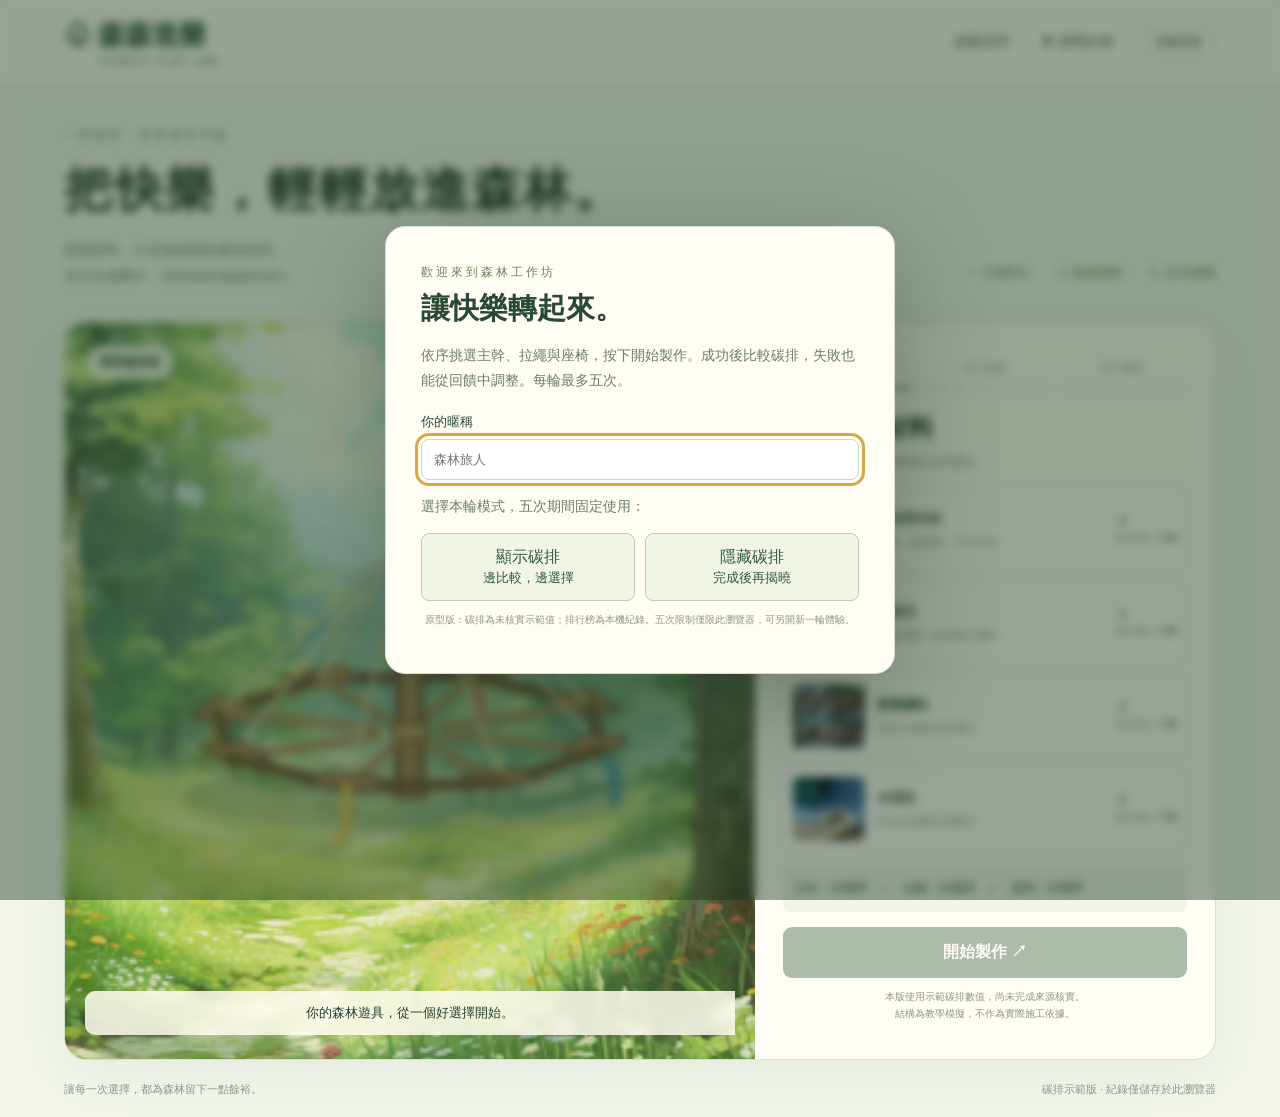
==== index.html @ b0adaf20 "Add files via upload" ====
<!doctype html><html lang="zh-Hant"><meta charset="utf-8"><meta name="viewport" content="width=device-width,initial-scale=1"><title>森森造樂｜低碳遊具挑戰</title><link rel="stylesheet" href="style.css"><body><header><a class="brand" href="./">♧ 森森造樂 <small>FOREST PLAY LAB</small></a><nav><button onclick="showInfo()">遊戲說明</button><button onclick="showBoard()">♜ 挑戰紀錄</button><span class="pill">互動原型</span></nav></header><main><section class="intro"><span class="eyebrow">一座遊具，更多綠色可能</span><h1>把快樂，<br>輕輕放進森林。</h1><p>挑選材料，打造會旋轉的森林遊具。<br>在五次挑戰中，找到你的低碳好設計。</p><div class="tags"><span>✧ 三個部位</span><span>♧ 低碳選材</span><span>↻ 五次挑戰</span></div></section><section class="workspace"><div class="scene"><div class="scene-head"><span>森林建造區</span><span id="remaining">剩餘 5 / 5 次</span></div><svg viewBox="0 0 700 480" aria-label="旋轉遊具預覽"><defs><linearGradient id="wood"><stop stop-color="#65472f"/><stop offset=".5" stop-color="#af8857"/><stop offset="1" stop-color="#705237"/></linearGradient></defs><ellipse cx="350" cy="400" rx="230" ry="37" fill="#314b2f" opacity=".17"/><g id="structure"><path id="pole" d="M335 400 L340 100 Q350 87 360 100 L365 400Z" fill="url(#wood)" stroke="#705132" stroke-width="3"/><path d="M347 120L345 385M357 180L354 320" stroke="#d2b58a" opacity=".4" stroke-width="3"/><g id="ride"><g id="ropes" stroke="#d5c8a1" stroke-width="5" fill="none"><path d="M350 130L150 335M350 130L550 335M350 130L350 390M350 130L350 285"/></g><g id="seat" fill="#a38151" stroke="#674c31" stroke-width="4"><path d="M130 325L350 275L570 325L350 405Z"/><path d="M185 329L350 296L515 329L350 382Z" fill="#73975a"/><path d="M140 335L350 414L560 335" fill="none" stroke-width="13"/><path d="M350 285V399M142 330L557 330" stroke-width="9"/></g></g></g><g id="hammers" visibility="hidden" font-size="65"><image class="mallet mallet-one" href="mallet.png" x="190" y="170" width="125" height="105"/><image class="mallet mallet-two" href="mallet.png" x="420" y="270" width="125" height="105"/><image class="mallet mallet-three" href="mallet.png" x="290" y="320" width="125" height="105"/></g></svg><div id="sceneCaption" class="scene-caption">你的森林遊具，從一個好選擇開始。</div><div id="flash"></div></div><aside><div class="steps" id="steps"></div><h2 id="partTitle">選擇主幹材料</h2><p class="muted" id="partHint">撐起整座遊具，先從穩固的主幹開始。</p><div id="materials"></div><div class="summary" id="summary"></div><button id="build" class="primary" disabled onclick="build()">開始製作 ↗</button><p class="fine">本版使用示範碳排數值，尚未完成來源核實。<br>結構為教學模擬，不作為實際施工依據。</p></aside></section><footer><span>讓每一次選擇，都為森林留下一點餘裕。</span><span>碳排示範版 · 紀錄僅儲存於此瀏覽器</span></footer></main><dialog id="modal"></dialog><script src="app.js"></script></body></html>
---- style.css ----
*{box-sizing:border-box}body{margin:0;background:#f3f7ed;color:#263f32;font-family:'PingFang TC','Microsoft JhengHei',sans-serif}button,input{font:inherit}button{cursor:pointer}button:focus-visible,input:focus-visible{outline:3px solid #d6a64a;outline-offset:3px}header{height:85px;border-bottom:1px solid #d9e1d1;display:flex;align-items:center;justify-content:space-between;padding:0 5vw;background:#fbfcf7}.brand{font-family:serif;font-weight:bold;font-size:27px;color:#254936;text-decoration:none}.brand small{font:10px sans-serif;letter-spacing:2px;display:block;margin-left:35px;margin-top:3px}nav{display:flex;gap:20px;align-items:center}nav button{border:0;background:none;color:#44604c;font-size:14px}.pill{font-size:12px;border:1px solid #bccbb6;border-radius:30px;padding:7px 13px}main{max-width:1440px;margin:auto;padding:40px 5vw 20px}.intro{position:relative;margin-bottom:32px}.eyebrow{font-size:12px;letter-spacing:3px;color:#6c825c}h1{font-family:'Songti TC',serif;font-size:48px;line-height:1.35;font-weight:600;letter-spacing:3px;margin:14px 0}h1 br{display:none}.intro p{font-size:14px;line-height:1.9;color:#6b7c65}.tags{position:absolute;bottom:8px;right:0;display:flex;gap:25px;font-size:13px;color:#60734e}.workspace{display:grid;grid-template-columns:1.5fr 1fr;border-radius:22px;overflow:hidden;background:#fffdf5;box-shadow:0 18px 60px #35512b13;border:1px solid #d6dfca}.scene{position:relative;min-height:600px;background:linear-gradient(0deg,#68894726,#eafff014),url('forest.png') center/cover}.scene:before{content:'';position:absolute;inset:0;background:linear-gradient(90deg,transparent,#e9f3d91c)}.scene svg{width:100%;position:absolute;top:80px;left:0;filter:drop-shadow(0 7px 3px #243b3033)}.scene-head{display:flex;justify-content:space-between;position:relative;padding:22px;color:#2d513a;font-size:12px;font-weight:600}.scene-head span{background:#f8fcecdb;padding:9px 13px;border-radius:20px}.scene-caption{position:absolute;bottom:24px;left:20px;right:20px;text-align:center;font-size:13px;background:#fffdf0d9;padding:13px;border-radius:10px;backdrop-filter:blur(5px)}aside{padding:27px 28px}.steps{display:flex;gap:8px}.steps button{flex:1;border:0;border-bottom:2px solid #dbe2d3;padding:10px 0;background:none;color:#8b9783;font-size:12px}.steps button.active{color:#315d40;border-color:#315d40;font-weight:bold}.steps button.done:after{content:' ✓'}h2{font-family:serif;font-size:25px;margin:23px 0 8px}.muted{font-size:12px;color:#859078;line-height:1.6;margin:0 0 16px}.material{width:100%;text-align:left;display:flex;gap:12px;align-items:center;background:#fffef9;border:1px solid #e1e6d7;border-radius:10px;padding:12px;margin-bottom:9px;color:#334c36}.material.selected{background:#eaf1df;border:1.5px solid #608345;box-shadow:0 0 0 2px #60834512}.material .icon{font-size:26px;width:39px;text-align:center}.material b{display:block;font-size:14px;margin-bottom:4px}.material small{font-size:11px;color:#839075}.material .carbon{margin-left:auto;white-space:nowrap;font-size:13px;font-weight:bold}.material .carbon small{display:block;text-align:right;font-size:9px}.summary{font-size:12px;line-height:1.8;background:#f1f4e9;padding:12px;border-radius:8px;margin-top:15px}.primary{background:#315a3d;color:#fffbed;border:0;border-radius:9px;padding:15px 20px;width:100%;font-weight:600;margin-top:15px}.primary:hover{background:#244b30}.primary:disabled{opacity:.4;cursor:not-allowed}.fine{font-size:10px;line-height:1.7;color:#8e9783;text-align:center}footer{display:flex;justify-content:space-between;gap:15px;font-size:11px;color:#8c9982;padding-top:22px}dialog{border:1px solid #d8e2ca;background:#fffdf4;color:#2a4935;max-width:510px;width:calc(100% - 32px);padding:35px;border-radius:20px;box-shadow:0 25px 100px #17321d55}dialog::backdrop{background:#17321d70;backdrop-filter:blur(5px)}dialog h2{margin-top:8px;font-size:29px}dialog p{line-height:1.8;font-size:14px;color:#6d7e63}dialog label{display:block;margin-top:20px;font-size:13px}dialog input{width:100%;padding:12px;border:1px solid #cbd9be;border-radius:8px;margin-top:8px;background:#fff}dialog .choices{display:flex;gap:10px;margin-top:12px}.choices button{width:50%;padding:13px;border:1px solid #bdcfb2;background:#f0f5e6;border-radius:8px;color:#315a3d}.big{font:48px Georgia,serif;color:#315a3d}.row{display:flex;justify-content:space-between;padding:12px 0;border-bottom:1px solid #e2e6d8;font-size:13px}.secondary{width:100%;padding:12px;border:1px solid #c7d3bb;background:none;border-radius:8px;margin-top:10px;color:#43623c}#flash{pointer-events:none;position:absolute;inset:0;background:white;opacity:0}.building #flash{animation:flash 3s}.building #hammers{visibility:visible;animation:hammer .35s infinite alternate}.success #ride{transform-origin:350px 335px;animation:spin 3s linear infinite}.failed #structure{transform-origin:350px 400px;animation:fall 1.3s forwards}@keyframes spin{0%,100%{transform:scaleX(1)}50%{transform:scaleX(-1)}}@keyframes fall{to{transform:rotate(65deg) translateY(30px);opacity:.7}}@keyframes flash{0%,100%{opacity:0}15%,85%{opacity:.65}}@keyframes hammer{to{transform:translate(12px,-15px) rotate(3deg)}}@media(max-width:800px){header{padding:16px;height:auto}.brand{font-size:23px}nav{gap:8px}.pill{display:none}main{padding:25px 16px}.tags{position:static;margin-top:20px;gap:16px}h1{font-size:34px}h1 br{display:block}.workspace{grid-template-columns:1fr}.scene{min-height:440px}.scene svg{top:30px;height:350px}aside{padding:24px}footer{flex-direction:column;line-height:1.6}}@media(prefers-reduced-motion:reduce){*,*:before,*:after{animation-duration:.01ms!important;animation-iteration-count:1!important}}
/* Rotation is rendered with projected 3D coordinates in app.js. */
.success #ride{animation:none;transform:none}.scene svg{overflow:visible}
.material-photo{width:72px;height:64px;object-fit:cover;border-radius:7px;background:#eee9da;flex-shrink:0}.material{padding:9px;gap:12px}.material b{font-size:13px}.material small{line-height:1.5}.building #hammers{animation:none}.mallet{mix-blend-mode:multiply;transform-box:fill-box;transform-origin:80% 50%}.building .mallet{animation:mallet-strike .48s ease-in-out infinite alternate}.building .mallet-two{animation-delay:-.18s}.building .mallet-three{animation-delay:-.32s}@keyframes mallet-strike{from{transform:rotate(-28deg) translateY(-14px)}to{transform:rotate(12deg) translateY(8px)}}
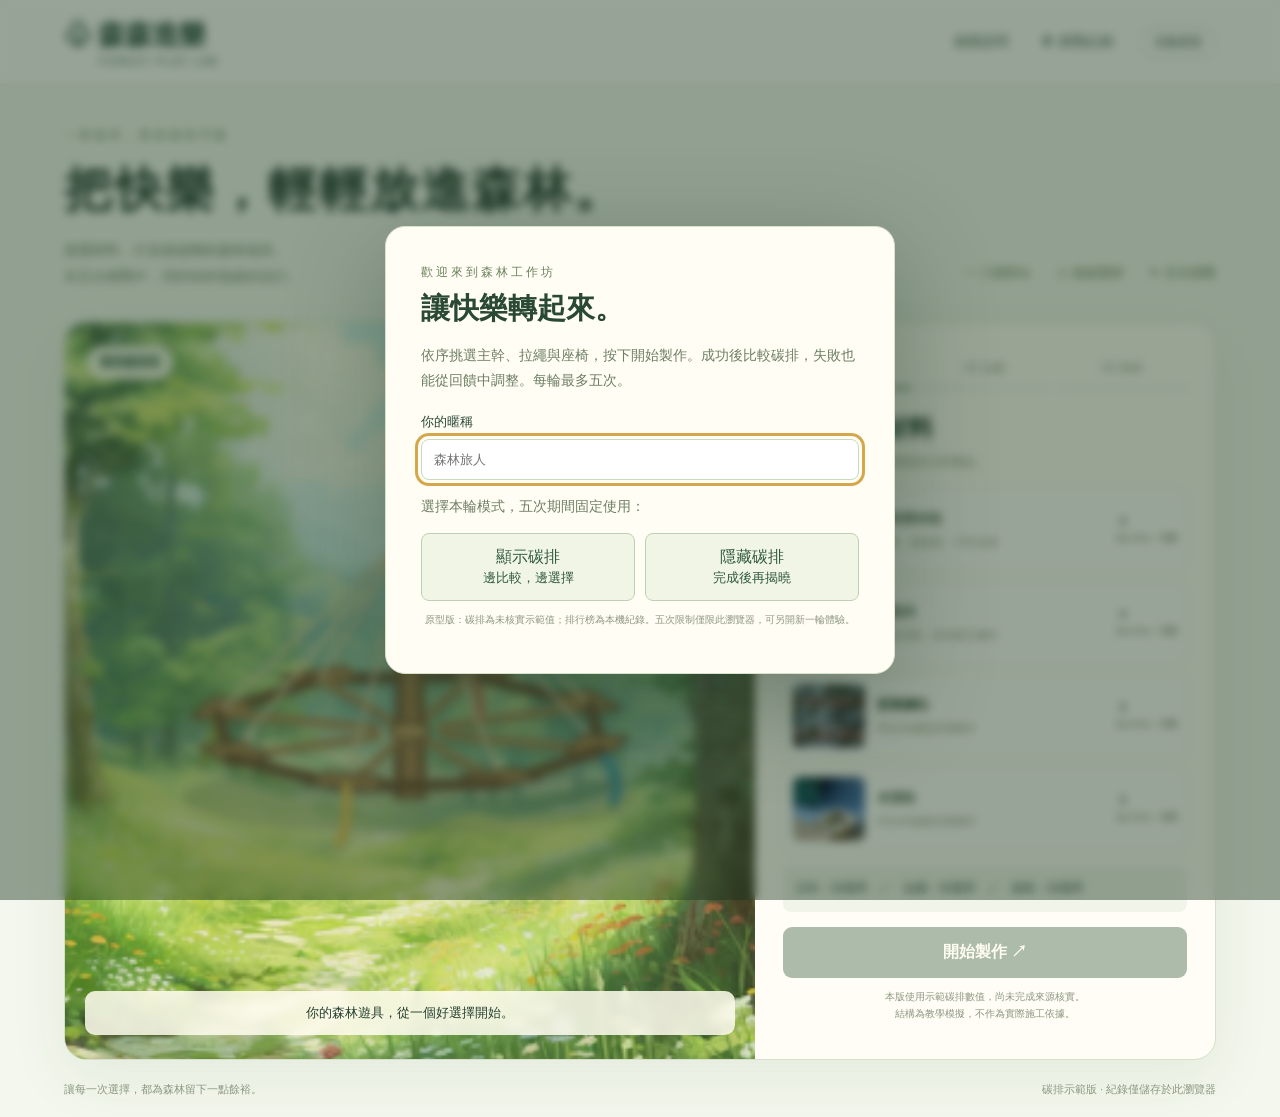
==== commit 0a77b95f: "Fix transparent randomized mallets and live material appearance" ====
--- a/index.html
+++ b/index.html
@@ -1 +1 @@
-<!doctype html><html lang="zh-Hant"><meta charset="utf-8"><meta name="viewport" content="width=device-width,initial-scale=1"><title>森森造樂｜低碳遊具挑戰</title><link rel="stylesheet" href="style.css"><body><header><a class="brand" href="./">♧ 森森造樂 <small>FOREST PLAY LAB</small></a><nav><button onclick="showInfo()">遊戲說明</button><button onclick="showBoard()">♜ 挑戰紀錄</button><span class="pill">互動原型</span></nav></header><main><section class="intro"><span class="eyebrow">一座遊具，更多綠色可能</span><h1>把快樂，<br>輕輕放進森林。</h1><p>挑選材料，打造會旋轉的森林遊具。<br>在五次挑戰中，找到你的低碳好設計。</p><div class="tags"><span>✧ 三個部位</span><span>♧ 低碳選材</span><span>↻ 五次挑戰</span></div></section><section class="workspace"><div class="scene"><div class="scene-head"><span>森林建造區</span><span id="remaining">剩餘 5 / 5 次</span></div><svg viewBox="0 0 700 480" aria-label="旋轉遊具預覽"><defs><linearGradient id="wood"><stop stop-color="#65472f"/><stop offset=".5" stop-color="#af8857"/><stop offset="1" stop-color="#705237"/></linearGradient></defs><ellipse cx="350" cy="400" rx="230" ry="37" fill="#314b2f" opacity=".17"/><g id="structure"><path id="pole" d="M335 400 L340 100 Q350 87 360 100 L365 400Z" fill="url(#wood)" stroke="#705132" stroke-width="3"/><path d="M347 120L345 385M357 180L354 320" stroke="#d2b58a" opacity=".4" stroke-width="3"/><g id="ride"><g id="ropes" stroke="#d5c8a1" stroke-width="5" fill="none"><path d="M350 130L150 335M350 130L550 335M350 130L350 390M350 130L350 285"/></g><g id="seat" fill="#a38151" stroke="#674c31" stroke-width="4"><path d="M130 325L350 275L570 325L350 405Z"/><path d="M185 329L350 296L515 329L350 382Z" fill="#73975a"/><path d="M140 335L350 414L560 335" fill="none" stroke-width="13"/><path d="M350 285V399M142 330L557 330" stroke-width="9"/></g></g></g><g id="hammers" visibility="hidden" font-size="65"><image class="mallet mallet-one" href="mallet.png" x="190" y="170" width="125" height="105"/><image class="mallet mallet-two" href="mallet.png" x="420" y="270" width="125" height="105"/><image class="mallet mallet-three" href="mallet.png" x="290" y="320" width="125" height="105"/></g></svg><div id="sceneCaption" class="scene-caption">你的森林遊具，從一個好選擇開始。</div><div id="flash"></div></div><aside><div class="steps" id="steps"></div><h2 id="partTitle">選擇主幹材料</h2><p class="muted" id="partHint">撐起整座遊具，先從穩固的主幹開始。</p><div id="materials"></div><div class="summary" id="summary"></div><button id="build" class="primary" disabled onclick="build()">開始製作 ↗</button><p class="fine">本版使用示範碳排數值，尚未完成來源核實。<br>結構為教學模擬，不作為實際施工依據。</p></aside></section><footer><span>讓每一次選擇，都為森林留下一點餘裕。</span><span>碳排示範版 · 紀錄僅儲存於此瀏覽器</span></footer></main><dialog id="modal"></dialog><script src="app.js"></script></body></html>
+<!doctype html><html lang="zh-Hant"><meta charset="utf-8"><meta name="viewport" content="width=device-width,initial-scale=1"><title>森森造樂｜低碳遊具挑戰</title><link rel="stylesheet" href="style.css"><body><header><a class="brand" href="./">♧ 森森造樂 <small>FOREST PLAY LAB</small></a><nav><button onclick="showInfo()">遊戲說明</button><button onclick="showBoard()">♜ 挑戰紀錄</button><span class="pill">互動原型</span></nav></header><main><section class="intro"><span class="eyebrow">一座遊具，更多綠色可能</span><h1>把快樂，<br>輕輕放進森林。</h1><p>挑選材料，打造會旋轉的森林遊具。<br>在五次挑戰中，找到你的低碳好設計。</p><div class="tags"><span>✧ 三個部位</span><span>♧ 低碳選材</span><span>↻ 五次挑戰</span></div></section><section class="workspace"><div class="scene"><div class="scene-head"><span>森林建造區</span><span id="remaining">剩餘 5 / 5 次</span></div><svg viewBox="0 0 700 480" aria-label="旋轉遊具預覽"><defs><linearGradient id="wood"><stop stop-color="#65472f"/><stop offset=".5" stop-color="#af8857"/><stop offset="1" stop-color="#705237"/></linearGradient></defs><ellipse cx="350" cy="400" rx="230" ry="37" fill="#314b2f" opacity=".17"/><g id="structure"><path id="pole" d="M335 400 L340 100 Q350 87 360 100 L365 400Z" fill="url(#wood)" stroke="#705132" stroke-width="3"/><path d="M347 120L345 385M357 180L354 320" stroke="#d2b58a" opacity=".4" stroke-width="3"/><g id="ride"><g id="ropes" stroke="#d5c8a1" stroke-width="5" fill="none"><path d="M350 130L150 335M350 130L550 335M350 130L350 390M350 130L350 285"/></g><g id="seat" fill="#a38151" stroke="#674c31" stroke-width="4"><path d="M130 325L350 275L570 325L350 405Z"/><path d="M185 329L350 296L515 329L350 382Z" fill="#73975a"/><path d="M140 335L350 414L560 335" fill="none" stroke-width="13"/><path d="M350 285V399M142 330L557 330" stroke-width="9"/></g></g></g><g id="hammers" visibility="hidden" font-size="65"><image class="mallet mallet-one" href="mallet-cutout.png" x="190" y="170" width="125" height="105"/><image class="mallet mallet-two" href="mallet-cutout.png" x="420" y="270" width="125" height="105"/><image class="mallet mallet-three" href="mallet-cutout.png" x="290" y="320" width="125" height="105"/></g></svg><div id="sceneCaption" class="scene-caption">你的森林遊具，從一個好選擇開始。</div><div id="flash"></div></div><aside><div class="steps" id="steps"></div><h2 id="partTitle">選擇主幹材料</h2><p class="muted" id="partHint">撐起整座遊具，先從穩固的主幹開始。</p><div id="materials"></div><div class="summary" id="summary"></div><button id="build" class="primary" disabled onclick="build()">開始製作 ↗</button><p class="fine">本版使用示範碳排數值，尚未完成來源核實。<br>結構為教學模擬，不作為實際施工依據。</p></aside></section><footer><span>讓每一次選擇，都為森林留下一點餘裕。</span><span>碳排示範版 · 紀錄僅儲存於此瀏覽器</span></footer></main><dialog id="modal"></dialog><script src="app.js"></script></body></html>
--- a/style.css
+++ b/style.css
@@ -2,3 +2,5 @@
 /* Rotation is rendered with projected 3D coordinates in app.js. */
 .success #ride{animation:none;transform:none}.scene svg{overflow:visible}
 .material-photo{width:72px;height:64px;object-fit:cover;border-radius:7px;background:#eee9da;flex-shrink:0}.material{padding:9px;gap:12px}.material b{font-size:13px}.material small{line-height:1.5}.building #hammers{animation:none}.mallet{mix-blend-mode:multiply;transform-box:fill-box;transform-origin:80% 50%}.building .mallet{animation:mallet-strike .48s ease-in-out infinite alternate}.building .mallet-two{animation-delay:-.18s}.building .mallet-three{animation-delay:-.32s}@keyframes mallet-strike{from{transform:rotate(-28deg) translateY(-14px)}to{transform:rotate(12deg) translateY(8px)}}
+
+.mallet{mix-blend-mode:normal}.material-photo{object-position:center}
